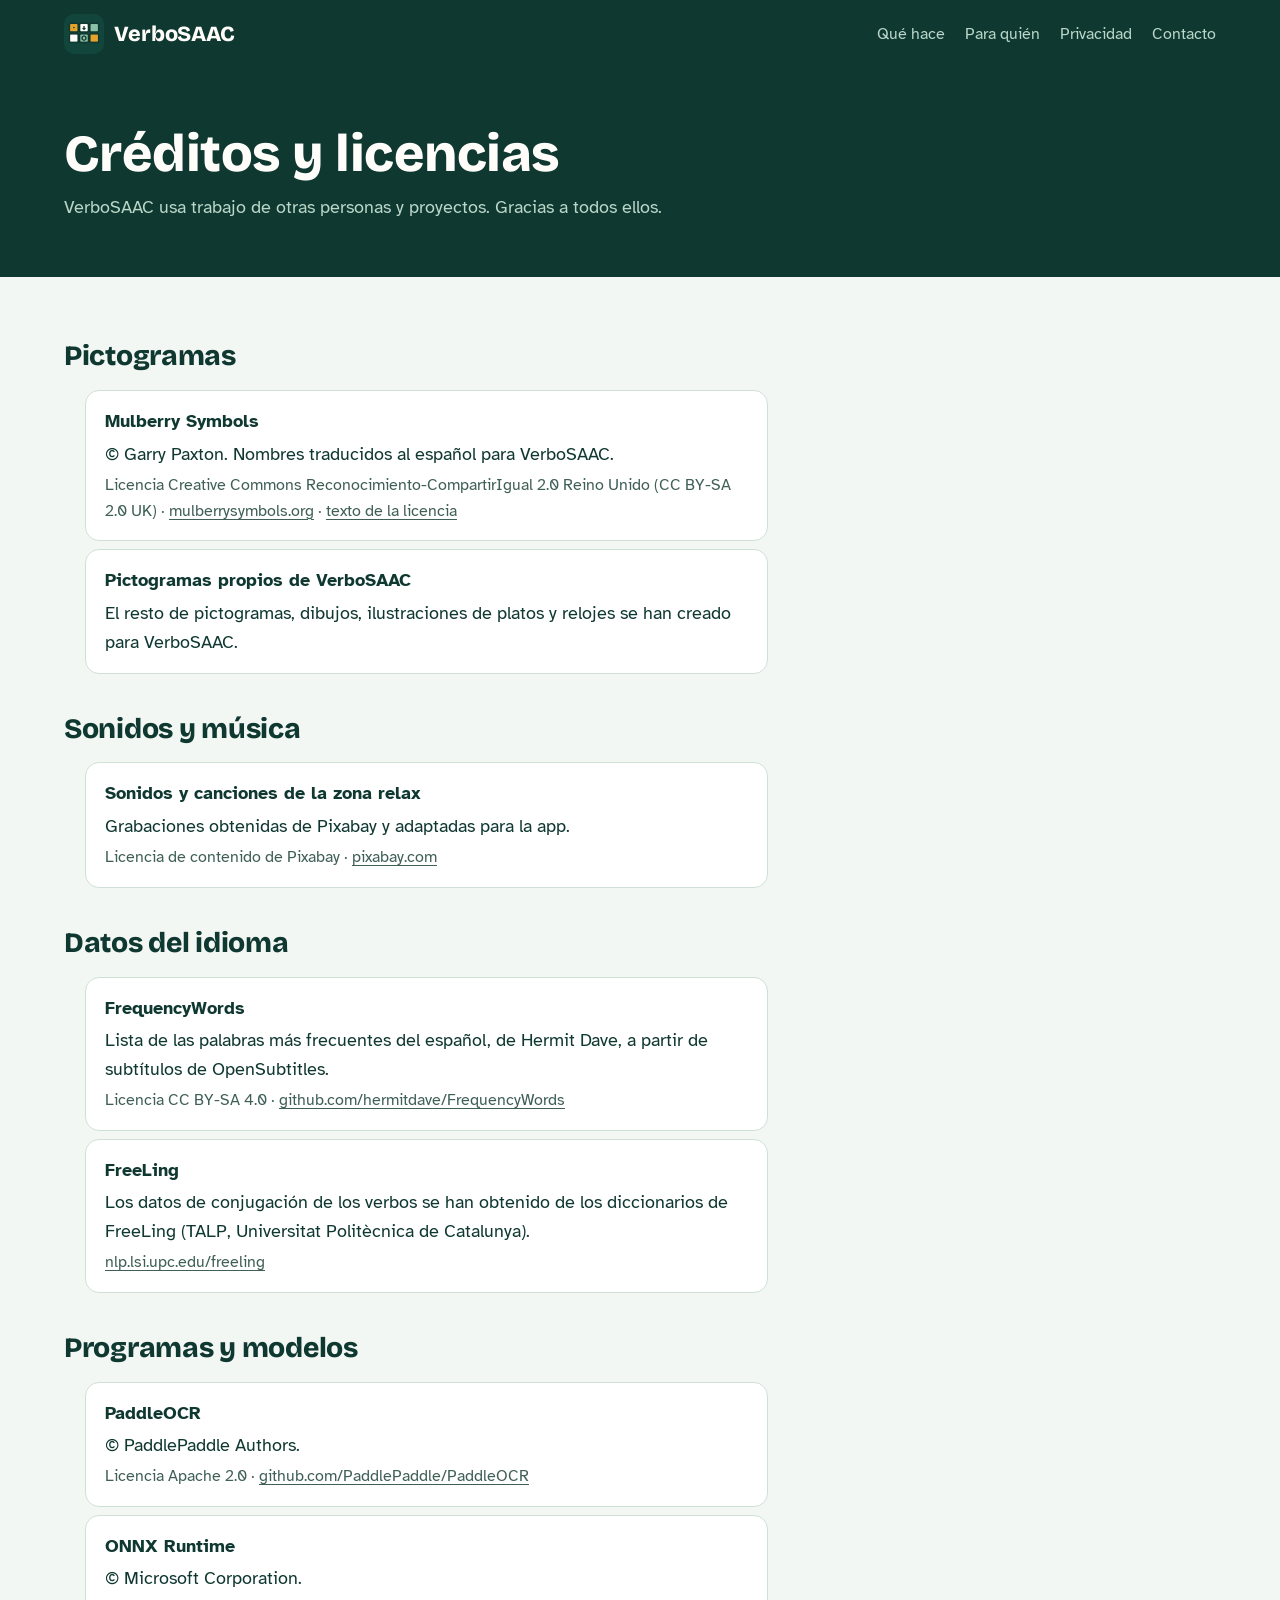
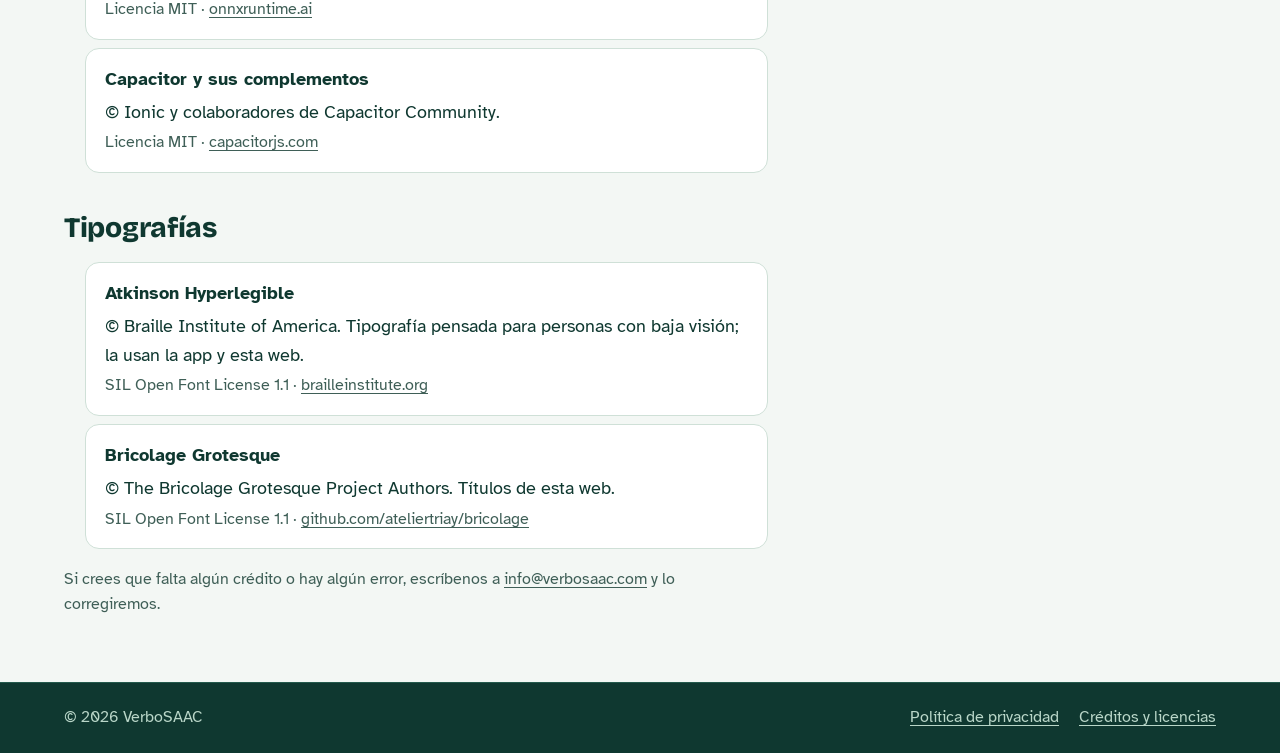
==== creditos.html @ 8deccdbc "Web de VerboSAAC (verbosaac.com) Portada, política de privacidad, créditos y licencias, página de er" ====
<!doctype html>
<html lang="es">
<head>
<meta charset="utf-8">
<meta name="viewport" content="width=device-width, initial-scale=1, viewport-fit=cover">
<title>Créditos de VerboSAAC</title>
<meta name="description" content="Créditos y licencias de los pictogramas, sonidos, tipografías y programas que usa VerboSAAC.">
<link rel="canonical" href="https://verbosaac.com/creditos.html">
<meta name="theme-color" content="#0f3830">
<link rel="icon" type="image/png" sizes="32x32" href="img/favicon-32.png">
<link rel="apple-touch-icon" href="img/apple-touch-icon.png">
<link rel="stylesheet" href="css/estilos.css">
</head>
<body>
<a class="saltar" href="#contenido">Ir al contenido</a>

<header class="cabecera">
  <div class="envoltura">
    <a class="marca" href="./" aria-label="VerboSAAC, inicio"><img src="img/icono-128.png" alt="" width="40" height="40">VerboSAAC</a>
    <nav class="menu" aria-label="Secciones">
      <a href="./#que-hace">Qué hace</a>
      <a href="./#para-quien">Para quién</a>
      <a href="privacidad.html">Privacidad</a>
      <a href="./#contacto">Contacto</a>
    </nav>
  </div>
</header>

<main id="contenido">
  <div class="titular">
    <div class="envoltura">
      <h1>Créditos y licencias</h1>
      <p>VerboSAAC usa trabajo de otras personas y proyectos. Gracias a todos ellos.</p>
    </div>
  </div>

  <div class="texto-legal">
    <div class="envoltura">
      <div class="columna">
        <h2 style="margin-top:0">Pictogramas</h2>
        <ul class="creditos">
          <li>
            <span class="que">Mulberry Symbols</span>
            <span>© Garry Paxton. Nombres traducidos al español para VerboSAAC.</span>
            <span class="lic">Licencia Creative Commons Reconocimiento-CompartirIgual 2.0 Reino Unido (CC BY-SA 2.0 UK) · <a href="https://mulberrysymbols.org" rel="noopener">mulberrysymbols.org</a> · <a href="https://creativecommons.org/licenses/by-sa/2.0/uk/" rel="noopener">texto de la licencia</a></span>
          </li>
          <li>
            <span class="que">Pictogramas propios de VerboSAAC</span>
            <span>El resto de pictogramas, dibujos, ilustraciones de platos y relojes se han creado para VerboSAAC.</span>
          </li>
        </ul>

        <h2>Sonidos y música</h2>
        <ul class="creditos">
          <li>
            <span class="que">Sonidos y canciones de la zona relax</span>
            <span>Grabaciones obtenidas de Pixabay y adaptadas para la app.</span>
            <span class="lic">Licencia de contenido de Pixabay · <a href="https://pixabay.com/service/license-summary/" rel="noopener">pixabay.com</a></span>
          </li>
        </ul>

        <h2>Datos del idioma</h2>
        <ul class="creditos">
          <li>
            <span class="que">FrequencyWords</span>
            <span>Lista de las palabras más frecuentes del español, de Hermit Dave, a partir de subtítulos de OpenSubtitles.</span>
            <span class="lic">Licencia CC BY-SA 4.0 · <a href="https://github.com/hermitdave/FrequencyWords" rel="noopener">github.com/hermitdave/FrequencyWords</a></span>
          </li>
          <li>
            <span class="que">FreeLing</span>
            <span>Los datos de conjugación de los verbos se han obtenido de los diccionarios de FreeLing (TALP, Universitat Politècnica de Catalunya).</span>
            <span class="lic"><a href="https://nlp.lsi.upc.edu/freeling/" rel="noopener">nlp.lsi.upc.edu/freeling</a></span>
          </li>
        </ul>

        <h2>Programas y modelos</h2>
        <ul class="creditos">
          <li>
            <span class="que">PaddleOCR</span>
            <span>© PaddlePaddle Authors.</span>
            <span class="lic">Licencia Apache 2.0 · <a href="https://github.com/PaddlePaddle/PaddleOCR" rel="noopener">github.com/PaddlePaddle/PaddleOCR</a></span>
          </li>
          <li>
            <span class="que">ONNX Runtime</span>
            <span>© Microsoft Corporation.</span>
            <span class="lic">Licencia MIT · <a href="https://onnxruntime.ai" rel="noopener">onnxruntime.ai</a></span>
          </li>
          <li>
            <span class="que">Capacitor y sus complementos</span>
            <span>© Ionic y colaboradores de Capacitor Community.</span>
            <span class="lic">Licencia MIT · <a href="https://capacitorjs.com" rel="noopener">capacitorjs.com</a></span>
          </li>
        </ul>

        <h2>Tipografías</h2>
        <ul class="creditos">
          <li>
            <span class="que">Atkinson Hyperlegible</span>
            <span>© Braille Institute of America. Tipografía pensada para personas con baja visión; la usan la app y esta web.</span>
            <span class="lic">SIL Open Font License 1.1 · <a href="https://www.brailleinstitute.org/freefont/" rel="noopener">brailleinstitute.org</a></span>
          </li>
          <li>
            <span class="que">Bricolage Grotesque</span>
            <span>© The Bricolage Grotesque Project Authors. Títulos de esta web.</span>
            <span class="lic">SIL Open Font License 1.1 · <a href="https://github.com/ateliertriay/bricolage" rel="noopener">github.com/ateliertriay/bricolage</a></span>
          </li>
        </ul>

        <p class="fecha">Si crees que falta algún crédito o hay algún error, escríbenos a <a href="mailto:info@verbosaac.com">info@verbosaac.com</a> y lo corregiremos.</p>
      </div>
    </div>
  </div>
</main>

<footer class="pie">
  <div class="envoltura">
    <span>© 2026 VerboSAAC</span>
    <nav aria-label="Información legal">
      <a href="privacidad.html">Política de privacidad</a>
      <a href="creditos.html" aria-current="page">Créditos y licencias</a>
    </nav>
  </div>
</footer>
</body>
</html>
---- css/estilos.css ----
/* VerboSAAC — web
   Concepto: la página como un tablero de comunicación. Una banda verde (el fondo del icono) para la portada y el pie,
   casillas de pictograma con borde de color según su tipo de palabra (clave Fitzgerald de la app) y capturas reales
   dentro de un marco de móvil. El ámbar del icono solo para lo que se pulsa y para destacar. */

@font-face { font-family: "Bricolage Grotesque"; font-weight: 700; font-style: normal; font-display: swap;
  src: url("../fonts/bricolage-700.woff2") format("woff2"); }
@font-face { font-family: "Bricolage Grotesque"; font-weight: 800; font-style: normal; font-display: swap;
  src: url("../fonts/bricolage-800.woff2") format("woff2"); }
@font-face { font-family: "Atkinson Hyperlegible"; font-weight: 400; font-style: normal; font-display: swap;
  src: url("../fonts/atkinson-400.woff2") format("woff2"); }
@font-face { font-family: "Atkinson Hyperlegible"; font-weight: 700; font-style: normal; font-display: swap;
  src: url("../fonts/atkinson-700.woff2") format("woff2"); }

:root {
  /* color: los del icono de la app */
  --banda: #0f3830;          /* verde profundo: portada y pie */
  --banda-2: #12463c;        /* verde de las superficies sobre la banda */
  --ambar: #e5a32b;          /* acento: botones y destacados */
  --salvia: #8cc0a8;         /* bordes y texto suave sobre la banda */
  --papel: #fffdf9;          /* fondo de los pictogramas */
  --fondo: #f3f7f4;          /* fondo de la página (gris verdoso muy claro) */
  --superficie: #ffffff;
  --tinta: #0f3830;
  --tinta-suave: #3f5f57;
  --borde: #cfe0d7;
  --sobre-banda: #fffdf9;
  --sobre-banda-suave: #b9d6c8;
  --sobre-ambar: #0f3830;
  --sombra: 0 1px 2px rgb(15 56 48 / .06), 0 8px 24px rgb(15 56 48 / .08);

  /* las capturas: la app en su tema oscuro (el azul) */
  --pantalla: #0B1624;       /* fondo de la app en tema oscuro */
  --marco: #060b12;          /* marco del móvil */
  --marco-borde: #2a3d57;    /* filo del marco */

  /* clave Fitzgerald (los colores de las casillas de la app) */
  --f-persona-b: #D4A814; --f-persona-f: #FBF1CC;
  --f-verbo-b: #2E9A4F;   --f-verbo-f: #DCF1E2;
  --f-adjetivo-b: #2F6FC4; --f-adjetivo-f: #DCE7F7;
  --f-cosa-b: #E07B1A;    --f-cosa-f: #FDE8D2;
  --f-social-b: #D6407F;  --f-social-f: #FBE0EC;
  --f-otro-b: #8A9097;    --f-otro-f: #FFFFFF;
  --f-categoria-b: #8B5A2B; --f-categoria-f: #F1E3D3;
  --f-urgente-b: #C62828; --f-urgente-f: #FDE3E3;
  --f-tinta: #16232B;      /* el texto sobre las casillas no cambia de color en oscuro, como en la app */

  /* tipografía */
  --letra-titulo: "Bricolage Grotesque", "Arial Rounded MT Bold", "Trebuchet MS", system-ui, sans-serif;
  --letra-texto: "Atkinson Hyperlegible", "Verdana", system-ui, -apple-system, "Segoe UI", sans-serif;
  --t-xs: .875rem; --t-s: 1rem; --t-m: 1.125rem; --t-l: 1.375rem; --t-xl: clamp(1.75rem, 1.2rem + 2.2vw, 2.5rem);
  --t-xxl: clamp(2.75rem, 1.6rem + 5.6vw, 5rem);

  --ancho: 72rem;
  --radio: 18px;
  color-scheme: light;
}
@media (prefers-color-scheme: dark) {
  :root:not([data-theme="light"]) {
    --banda: #0f3830; --banda-2: #12463c; --ambar: #e5a32b; --salvia: #8cc0a8; --papel: #fffdf9;
    --fondo: #0a2621; --superficie: #12463c; --tinta: #f1f6f2; --tinta-suave: #b4d0c3; --borde: #275c50;
    --sobre-banda: #fffdf9; --sobre-banda-suave: #b9d6c8; --sobre-ambar: #0f3830;
    --sombra: 0 1px 2px rgb(0 0 0 / .25), 0 10px 28px rgb(0 0 0 / .28);
    color-scheme: dark;
  }
}
:root[data-theme="dark"] {
  --banda: #0f3830; --banda-2: #12463c; --ambar: #e5a32b; --salvia: #8cc0a8; --papel: #fffdf9;
  --fondo: #0a2621; --superficie: #12463c; --tinta: #f1f6f2; --tinta-suave: #b4d0c3; --borde: #275c50;
  --sobre-banda: #fffdf9; --sobre-banda-suave: #b9d6c8; --sobre-ambar: #0f3830;
  --sombra: 0 1px 2px rgb(0 0 0 / .25), 0 10px 28px rgb(0 0 0 / .28);
  color-scheme: dark;
}

*, *::before, *::after { box-sizing: border-box; }
html { -webkit-text-size-adjust: 100%; scroll-behavior: smooth; }
@media (prefers-reduced-motion: reduce) { html { scroll-behavior: auto; } * { transition: none !important; } }
body {
  margin: 0; background: var(--fondo); color: var(--tinta);
  font-family: var(--letra-texto); font-size: var(--t-m); line-height: 1.6;
}
img { max-width: 100%; height: auto; display: block; }
a { color: inherit; text-underline-offset: .18em; text-decoration-thickness: .08em; }
a:hover { text-decoration-thickness: .14em; }
:focus-visible { outline: 3px solid var(--ambar); outline-offset: 3px; border-radius: 6px; }
h1, h2, h3 { font-family: var(--letra-titulo); line-height: 1.12; text-wrap: balance; margin: 0; letter-spacing: -.01em; }
h2 { font-size: var(--t-xl); font-weight: 800; }
h3 { font-size: var(--t-l); font-weight: 700; }
p { margin: 0; }

.saltar { position: absolute; left: -999px; top: 0; background: var(--ambar); color: var(--sobre-ambar); padding: .6rem 1rem; font-weight: 700; z-index: 20; }
.saltar:focus { left: max(16px, env(safe-area-inset-left, 0px)); top: calc(8px + env(safe-area-inset-top, 0px)); }

/* contenedor con el margen lateral (y el de la barra del sistema en móviles) */
.envoltura {
  width: 100%; max-width: calc(var(--ancho) + 2 * 24px); margin-inline: auto;
  padding-left: max(16px, env(safe-area-inset-left, 0px));
  padding-right: max(16px, env(safe-area-inset-right, 0px));
}
@media (min-width: 720px) {
  .envoltura { padding-left: max(24px, env(safe-area-inset-left, 0px)); padding-right: max(24px, env(safe-area-inset-right, 0px)); }
}

/* ---------- cabecera ---------- */
.cabecera { background: var(--banda); color: var(--sobre-banda); }
.cabecera .envoltura { display: flex; align-items: center; justify-content: space-between; gap: 1rem; flex-wrap: wrap; padding-block: .9rem; }
.marca { display: inline-flex; align-items: center; gap: .65rem; text-decoration: none; font-family: var(--letra-titulo); font-weight: 800; font-size: 1.35rem; letter-spacing: -.01em; }
.marca img { width: 40px; height: 40px; border-radius: 10px; }
.menu { display: flex; flex-wrap: wrap; gap: .25rem 1.25rem; font-size: var(--t-s); }
.menu a { text-decoration: none; color: var(--sobre-banda-suave); padding: .25rem 0; }
.menu a:hover, .menu a[aria-current="page"] { color: var(--sobre-banda); text-decoration: underline; }
@media (max-width: 560px) { .menu { gap: .25rem 1rem; font-size: .95rem; } }

/* ---------- portada ---------- */
.portada { background: var(--banda); color: var(--sobre-banda); }
.portada .envoltura { display: grid; grid-template-columns: minmax(0, 1.15fr) minmax(0, .85fr); gap: clamp(2rem, 5vw, 4.5rem); align-items: center; padding-block: clamp(2.5rem, 6vw, 5rem) clamp(3rem, 7vw, 5.5rem); }
.portada .texto { min-width: 0; display: grid; gap: 1.4rem; }
.antetitulo { font-size: var(--t-xs); font-weight: 700; letter-spacing: .12em; text-transform: uppercase; color: var(--salvia); }
.portada h1 { font-size: var(--t-xxl); font-weight: 800; letter-spacing: -.025em; line-height: 1; }
.portada h1 .saac { color: var(--ambar); }
.entradilla { font-size: clamp(1.15rem, 1rem + .6vw, 1.4rem); line-height: 1.5; color: var(--sobre-banda-suave); max-width: 34ch; }
.entradilla strong { color: var(--sobre-banda); font-weight: 700; }
.disponible { display: flex; flex-wrap: wrap; gap: .75rem; align-items: center; }
.etiqueta-pronto { display: inline-flex; align-items: center; gap: .5rem; background: var(--banda-2); border: 1px solid #2d6b5c; color: var(--sobre-banda); border-radius: 999px; padding: .45rem 1rem; font-size: var(--t-s); }
.etiqueta-pronto::before { content: ""; width: .55rem; height: .55rem; border-radius: 50%; background: var(--ambar); }
.boton { display: inline-flex; align-items: center; justify-content: center; gap: .5rem; min-height: 48px; padding: .65rem 1.25rem; border-radius: 14px; font-weight: 700; text-decoration: none; border: 0; cursor: pointer; font: inherit; font-weight: 700; }
.boton-ambar { background: var(--ambar); color: var(--sobre-ambar); }
.boton-ambar:hover { filter: brightness(1.06); }

/* la barra de la frase, como en la app */
.frase { display: grid; gap: .6rem; margin: 0; min-width: 0; }
.frase-barra { display: flex; align-items: stretch; gap: .6rem; background: var(--banda-2); border: 1px solid #2d6b5c; border-radius: 22px; padding: .7rem; width: fit-content; max-width: 100%; }
.frase-altavoz { display: grid; place-items: center; width: 3.2rem; border-right: 1px solid #2d6b5c; padding-right: .6rem; color: var(--ambar); }
.frase-altavoz svg { width: 2rem; height: 2rem; }
.frase-nota { font-size: var(--t-s); color: var(--sobre-banda-suave); max-width: 40ch; }

.casilla { --c-b: var(--f-otro-b); --c-f: var(--f-otro-f);
  display: grid; justify-items: center; gap: .15rem; width: 5.6rem; padding: .4rem .35rem .35rem; border-radius: 14px;
  background: var(--c-f); border: 3px solid var(--c-b); color: var(--f-tinta); font-weight: 700; font-size: .95rem; line-height: 1.1; text-align: center; }
.casilla img { width: 4.2rem; height: 4.2rem; object-fit: contain; }
@media (max-width: 420px) { .casilla { width: 4.6rem; font-size: .85rem; } .casilla img { width: 3.4rem; height: 3.4rem; } .frase-altavoz { width: 2.4rem; } .frase-altavoz svg { width: 1.6rem; } }
.t-persona { --c-b: var(--f-persona-b); --c-f: var(--f-persona-f); }
.t-verbo { --c-b: var(--f-verbo-b); --c-f: var(--f-verbo-f); }
.t-adjetivo { --c-b: var(--f-adjetivo-b); --c-f: var(--f-adjetivo-f); }
.t-cosa { --c-b: var(--f-cosa-b); --c-f: var(--f-cosa-f); }
.t-social { --c-b: var(--f-social-b); --c-f: var(--f-social-f); }
.t-otro { --c-b: var(--f-otro-b); --c-f: var(--f-otro-f); }
.t-categoria { --c-b: var(--f-categoria-b); --c-f: var(--f-categoria-f); }
.t-urgente { --c-b: var(--f-urgente-b); --c-f: var(--f-urgente-f); }

/* marco de móvil para las capturas */
.movil { position: relative; width: 100%; max-width: 300px; margin-inline: auto; border-radius: 38px; padding: 10px; background: var(--marco); box-shadow: 0 0 0 1px var(--marco-borde), 0 24px 48px rgb(0 0 0 / .28); }
.movil img { width: 100%; aspect-ratio: 600 / 1252; object-fit: cover; object-position: top; border-radius: 29px; background: var(--pantalla); }
.portada .movil { max-width: 320px; transform: rotate(2deg); }
@media (max-width: 760px) {
  .portada .envoltura { grid-template-columns: minmax(0, 1fr); }
  .portada .movil { max-width: 270px; transform: none; }
}

/* ---------- secciones ---------- */
.seccion { padding-block: clamp(3.5rem, 8vw, 6rem); }
.seccion + .seccion { padding-top: 0; }
.cabeza { display: grid; gap: .75rem; max-width: 46rem; margin-bottom: clamp(2rem, 4vw, 3rem); }
.cabeza p { color: var(--tinta-suave); }

.tres { display: grid; grid-template-columns: repeat(3, minmax(0, 1fr)); gap: clamp(1.5rem, 3vw, 2.5rem); }
@media (max-width: 900px) { .tres { grid-template-columns: minmax(0, 1fr); max-width: 34rem; } }
.modo { display: grid; grid-template-rows: auto auto 1fr; gap: 1.1rem; min-width: 0; align-content: start; }
/* un trozo de la pantalla de la app, sin marco de móvil */
.ventana { border-radius: 20px; overflow: hidden; background: var(--pantalla); box-shadow: 0 0 0 1px var(--marco-borde), var(--sombra); }
.ventana img { display: block; width: 100%; height: auto; aspect-ratio: 720 / 587; }
.modo h3 { display: flex; align-items: center; gap: .6rem; }
.modo p { color: var(--tinta-suave); }
.modo .ejemplo { margin-top: .25rem; font-size: var(--t-s); color: var(--tinta); background: var(--superficie); border: 1px solid var(--borde); border-radius: 12px; padding: .6rem .8rem; }
.modo .ejemplo s { text-decoration: none; color: var(--tinta-suave); }

/* del texto a los pictogramas */
.conversion { display: grid; grid-template-columns: minmax(0, .8fr) auto minmax(0, 1.6fr); gap: clamp(1rem, 3vw, 2rem); align-items: center; }
.nota { background: var(--superficie); border: 1px solid var(--borde); border-radius: var(--radio); padding: 1.5rem 1.6rem; box-shadow: var(--sombra); min-width: 0; }
.nota .antetitulo { color: var(--tinta-suave); }
.nota blockquote { margin: .6rem 0 0; font-size: clamp(1.2rem, 1rem + .8vw, 1.5rem); line-height: 1.45; font-weight: 700; }
.flecha { color: var(--ambar); display: grid; place-items: center; }
.flecha svg { width: 3rem; height: 3rem; }
.lamina { background: var(--pantalla); border-radius: var(--radio); padding: clamp(.75rem, 2vw, 1.25rem); box-shadow: 0 0 0 1px var(--marco-borde), var(--sombra); min-width: 0; }
.lamina img { border-radius: 10px; }
.pie-foto { margin-top: .9rem; font-size: var(--t-s); color: var(--tinta-suave); }
@media (max-width: 820px) { .conversion { grid-template-columns: minmax(0, 1fr); } .flecha svg { transform: rotate(90deg); } }

/* y además */
.cuatro { display: grid; grid-template-columns: repeat(4, minmax(0, 1fr)); gap: clamp(1.25rem, 2.5vw, 2rem); }
@media (max-width: 1000px) { .cuatro { grid-template-columns: repeat(2, minmax(0, 1fr)); } }
@media (max-width: 520px) { .cuatro { grid-template-columns: minmax(0, 1fr); } }
.extra { display: grid; gap: .9rem; align-content: start; min-width: 0; }
.extra .movil { max-width: 220px; margin-inline: 0; border-radius: 30px; padding: 8px; }
.extra .movil img { border-radius: 23px; }
.extra p { color: var(--tinta-suave); font-size: var(--t-s); }
@media (max-width: 520px) { .extra { grid-template-columns: minmax(0, 120px) minmax(0, 1fr); column-gap: 1rem; align-items: start; } .extra .movil { grid-row: span 2; border-radius: 20px; padding: 5px; } .extra .movil img { border-radius: 16px; } }

.datos { list-style: none; margin: clamp(2.5rem, 5vw, 3.5rem) 0 0; padding: 1.2rem 0 0; border-top: 1px solid var(--borde); display: flex; flex-wrap: wrap; gap: .75rem 2rem; font-weight: 700; }
.datos li { display: inline-flex; align-items: center; gap: .55rem; }
.datos li::before { content: ""; width: .7rem; height: .7rem; border-radius: 3px; background: var(--ambar); flex: none; }

/* clave de colores */
.clave { display: grid; grid-template-columns: repeat(4, minmax(0, 1fr)); gap: .9rem; }
@media (max-width: 860px) { .clave { grid-template-columns: repeat(2, minmax(0, 1fr)); } }
.clave li { list-style: none; display: grid; grid-template-columns: 3.5rem minmax(0, 1fr); grid-template-rows: auto auto; column-gap: .8rem; row-gap: .1rem; align-content: center; align-items: center; padding: .7rem .9rem; border-radius: 14px; background: var(--c-f); border: 3px solid var(--c-b); color: var(--f-tinta); min-width: 0; }
.clave img { grid-row: 1 / span 2; width: 3.5rem; height: 3.5rem; object-fit: contain; }
.clave b { align-self: end; }
.clave span { align-self: start; }
@media (max-width: 520px) { .clave { grid-template-columns: minmax(0, 1fr); gap: .6rem; } .clave li { grid-template-columns: 2.9rem minmax(0, 1fr); padding: .55rem .8rem; } .clave img { width: 2.9rem; height: 2.9rem; } }
.clave { padding: 0; margin: 0; }
.clave b { font-size: var(--t-m); }
.clave span { font-size: var(--t-s); }

/* para quién */
.quien { display: grid; grid-template-columns: repeat(4, minmax(0, 1fr)); gap: 1.25rem; padding: 0; margin: 0; }
@media (max-width: 980px) { .quien { grid-template-columns: repeat(2, minmax(0, 1fr)); } }
@media (max-width: 520px) { .quien { grid-template-columns: minmax(0, 1fr); } }
.quien li { list-style: none; display: grid; gap: .5rem; align-content: start; background: var(--superficie); border: 1px solid var(--borde); border-radius: var(--radio); padding: 1.3rem 1.3rem 1.4rem; min-width: 0; }
.quien img { width: 4.5rem; height: 4.5rem; object-fit: contain; background: var(--papel); border-radius: 12px; padding: .25rem; border: 1px solid var(--borde); }
.quien p { color: var(--tinta-suave); font-size: var(--t-s); }

/* privacidad (resumen) */
.privado { display: grid; grid-template-columns: auto minmax(0, 1fr); gap: clamp(1.25rem, 3vw, 2.5rem); align-items: center; background: var(--superficie); border: 1px solid var(--borde); border-radius: 24px; padding: clamp(1.5rem, 4vw, 2.5rem); }
.privado img { width: clamp(5rem, 10vw, 7.5rem); height: auto; background: var(--papel); border-radius: 16px; padding: .4rem; }
.privado .texto { display: grid; gap: .8rem; min-width: 0; }
.privado p { color: var(--tinta-suave); max-width: 60ch; }
@media (max-width: 560px) { .privado { grid-template-columns: minmax(0, 1fr); } }

/* contacto */
.contacto { background: var(--banda); color: var(--sobre-banda); }
.contacto .envoltura { display: grid; gap: 1.2rem; justify-items: start; padding-block: clamp(3.5rem, 8vw, 5.5rem); }
.contacto h2 { color: var(--sobre-banda); }
.contacto p { color: var(--sobre-banda-suave); max-width: 52ch; }
.correo { display: flex; flex-wrap: wrap; align-items: center; gap: .75rem; }
.correo a { font-family: var(--letra-titulo); font-weight: 700; font-size: clamp(1.4rem, 1rem + 2vw, 2.1rem); color: var(--sobre-banda); text-decoration-color: var(--ambar); overflow-wrap: anywhere; }
.boton-copiar { background: transparent; color: var(--sobre-banda); border: 1px solid #2d6b5c; min-height: 44px; border-radius: 12px; padding: .5rem .9rem; font: inherit; font-size: var(--t-s); cursor: pointer; }
.boton-copiar:hover { border-color: var(--salvia); }

/* pie */
.pie { background: var(--banda); color: var(--sobre-banda-suave); border-top: 1px solid #23594c; font-size: var(--t-s); }
.pie .envoltura { display: flex; flex-wrap: wrap; gap: .5rem 1.5rem; justify-content: space-between; align-items: center; padding-block: 1.4rem; }
.pie nav { display: flex; flex-wrap: wrap; gap: .4rem 1.25rem; }
.pie a { color: var(--sobre-banda-suave); }
.pie a:hover { color: var(--sobre-banda); }

/* ---------- páginas de texto (privacidad, créditos) ---------- */
.titular { background: var(--banda); color: var(--sobre-banda); }
.titular .envoltura { display: grid; gap: .6rem; padding-block: clamp(2.25rem, 5vw, 3.5rem); }
.titular h1 { font-size: clamp(2.1rem, 1.4rem + 3vw, 3.25rem); font-weight: 800; }
.titular p { color: var(--sobre-banda-suave); max-width: 60ch; }
.texto-legal { padding-block: clamp(2.5rem, 6vw, 4rem); }
.texto-legal .columna { max-width: 44rem; display: grid; gap: 1.1rem; }
.texto-legal h2 { font-size: clamp(1.4rem, 1.15rem + 1vw, 1.75rem); margin-top: 1.4rem; }
.texto-legal h3 { font-size: var(--t-m); margin-top: .4rem; }
.texto-legal ul { margin: 0; padding-left: 1.3rem; display: grid; gap: .5rem; }
.texto-legal .resumen { background: var(--superficie); border: 1px solid var(--borde); border-radius: var(--radio); padding: 1.2rem 1.4rem; display: grid; gap: .6rem; }
.texto-legal .resumen ul { list-style: none; padding: 0; }
.texto-legal .resumen li { padding-left: 1.4rem; position: relative; }
.texto-legal .resumen li::before { content: ""; position: absolute; left: 0; top: .55em; width: .65rem; height: .65rem; border-radius: 3px; background: var(--ambar); }
.texto-legal .fecha { color: var(--tinta-suave); font-size: var(--t-s); }
.creditos { display: grid; gap: 1rem; padding: 0; margin: 0; }
.creditos li { list-style: none; background: var(--superficie); border: 1px solid var(--borde); border-radius: 14px; padding: 1rem 1.2rem; display: grid; gap: .25rem; min-width: 0; }
.creditos .que { font-weight: 700; }
.creditos .lic { font-size: var(--t-s); color: var(--tinta-suave); overflow-wrap: anywhere; }
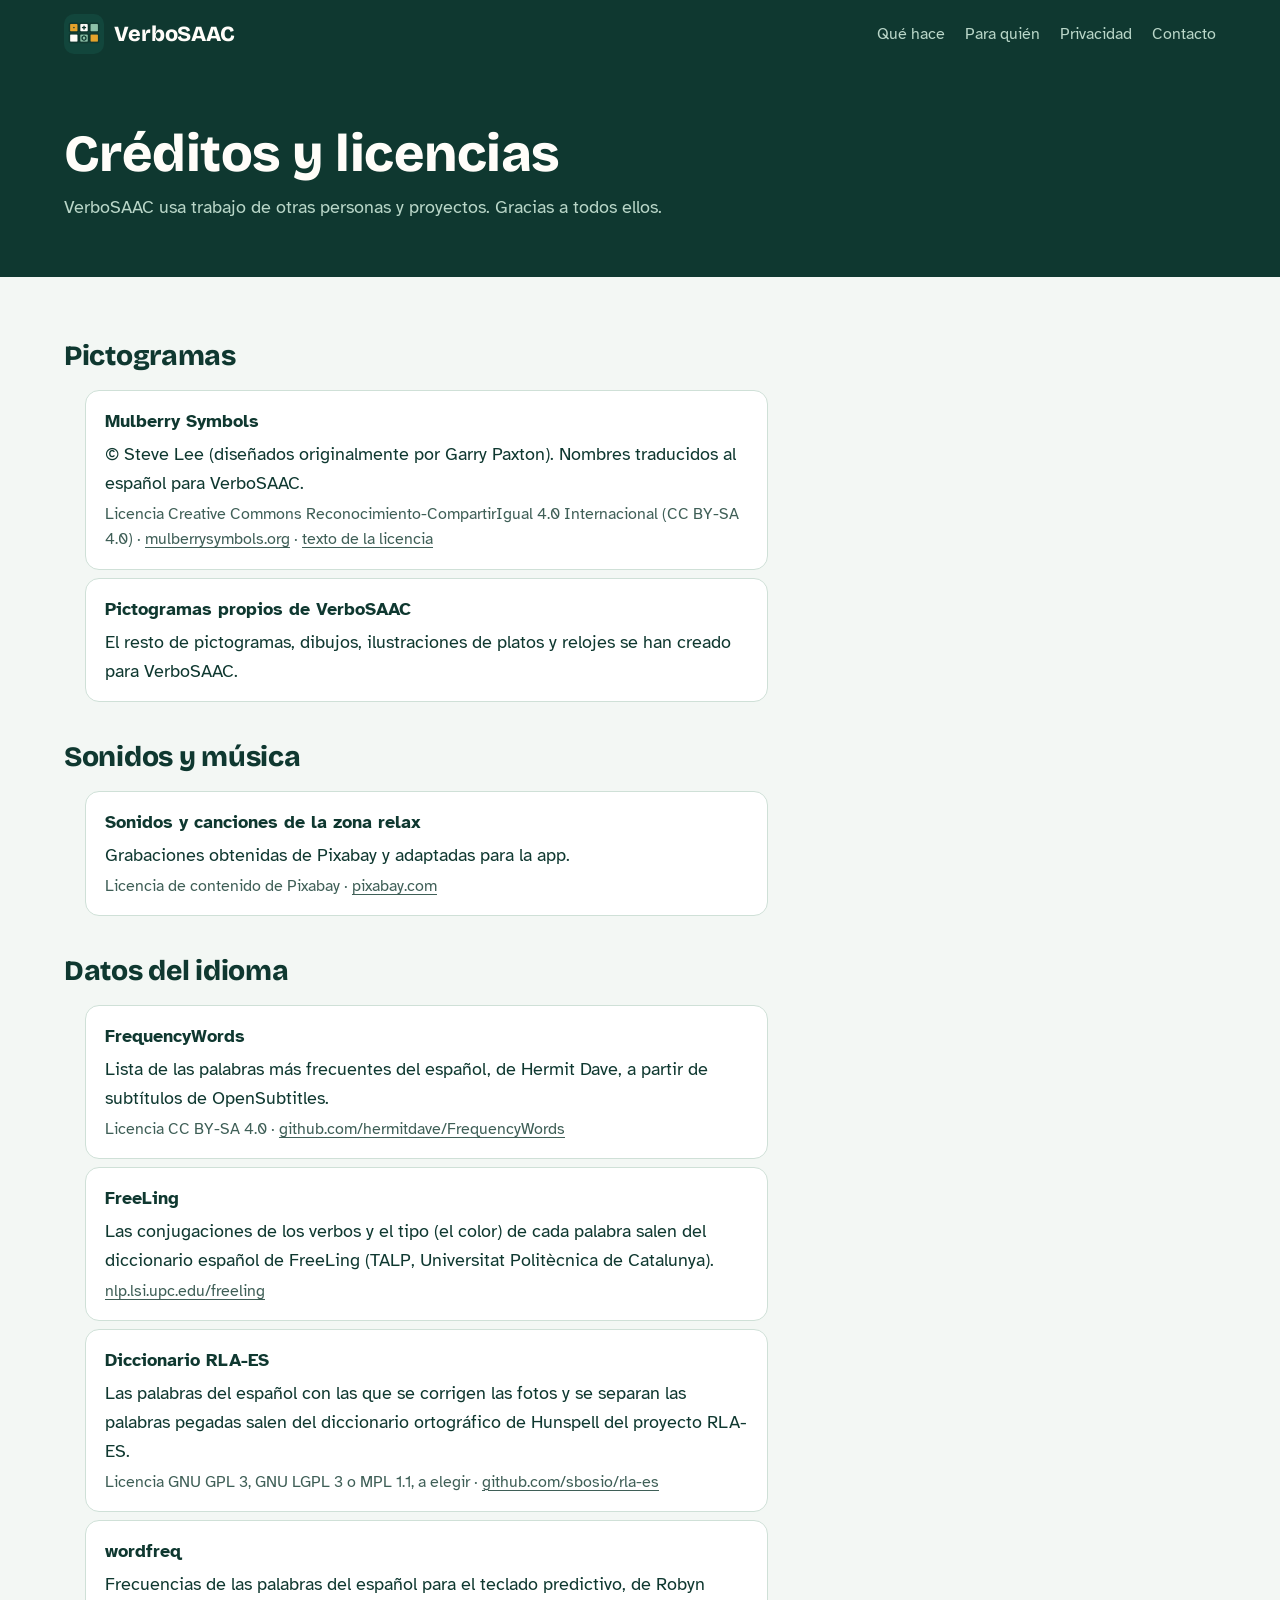
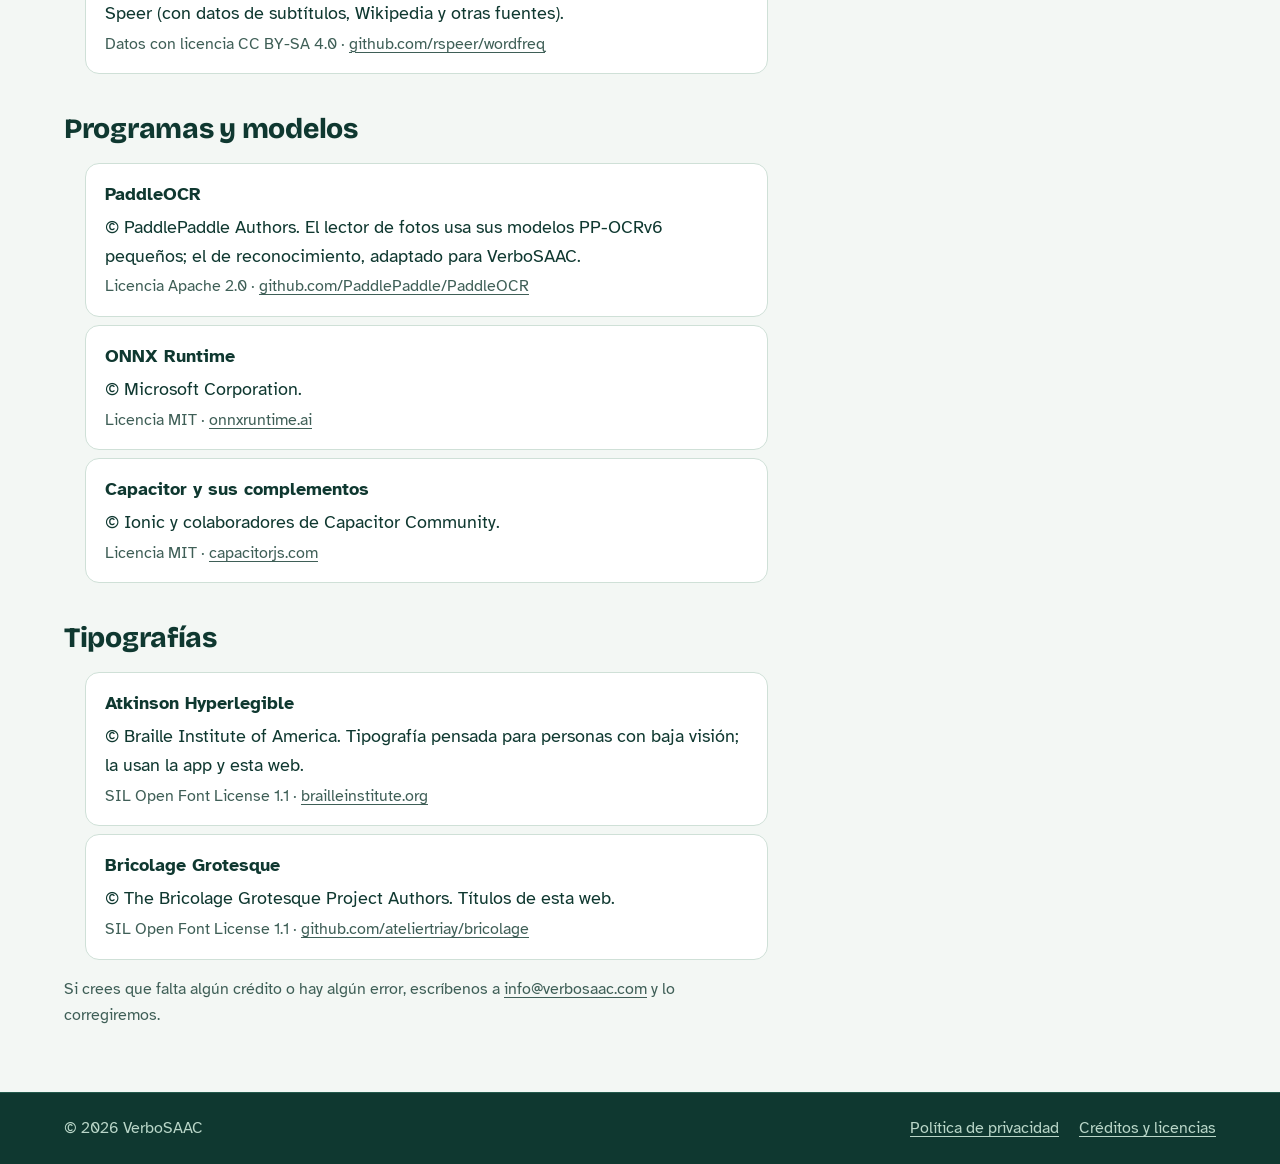
==== commit 9fbe066c: "Créditos al día y el «+» del icono centrado - Créditos: Mulberry Symbols es de Steve Lee con licenci" ====
--- a/creditos.html
+++ b/creditos.html
@@ -41,8 +41,8 @@
         <ul class="creditos">
           <li>
             <span class="que">Mulberry Symbols</span>
-            <span>© Garry Paxton. Nombres traducidos al español para VerboSAAC.</span>
-            <span class="lic">Licencia Creative Commons Reconocimiento-CompartirIgual 2.0 Reino Unido (CC BY-SA 2.0 UK) · <a href="https://mulberrysymbols.org" rel="noopener">mulberrysymbols.org</a> · <a href="https://creativecommons.org/licenses/by-sa/2.0/uk/" rel="noopener">texto de la licencia</a></span>
+            <span>© Steve Lee (diseñados originalmente por Garry Paxton). Nombres traducidos al español para VerboSAAC.</span>
+            <span class="lic">Licencia Creative Commons Reconocimiento-CompartirIgual 4.0 Internacional (CC BY-SA 4.0) · <a href="https://mulberrysymbols.org" rel="noopener">mulberrysymbols.org</a> · <a href="https://creativecommons.org/licenses/by-sa/4.0/deed.es" rel="noopener">texto de la licencia</a></span>
           </li>
           <li>
             <span class="que">Pictogramas propios de VerboSAAC</span>
@@ -68,8 +68,18 @@
           </li>
           <li>
             <span class="que">FreeLing</span>
-            <span>Los datos de conjugación de los verbos se han obtenido de los diccionarios de FreeLing (TALP, Universitat Politècnica de Catalunya).</span>
+            <span>Las conjugaciones de los verbos y el tipo (el color) de cada palabra salen del diccionario español de FreeLing (TALP, Universitat Politècnica de Catalunya).</span>
             <span class="lic"><a href="https://nlp.lsi.upc.edu/freeling/" rel="noopener">nlp.lsi.upc.edu/freeling</a></span>
+          </li>
+          <li>
+            <span class="que">Diccionario RLA-ES</span>
+            <span>Las palabras del español con las que se corrigen las fotos y se separan las palabras pegadas salen del diccionario ortográfico de Hunspell del proyecto RLA-ES.</span>
+            <span class="lic">Licencia GNU GPL 3, GNU LGPL 3 o MPL 1.1, a elegir · <a href="https://github.com/sbosio/rla-es" rel="noopener">github.com/sbosio/rla-es</a></span>
+          </li>
+          <li>
+            <span class="que">wordfreq</span>
+            <span>Frecuencias de las palabras del español para el teclado predictivo, de Robyn Speer (con datos de subtítulos, Wikipedia y otras fuentes).</span>
+            <span class="lic">Datos con licencia CC BY-SA 4.0 · <a href="https://github.com/rspeer/wordfreq" rel="noopener">github.com/rspeer/wordfreq</a></span>
           </li>
         </ul>
 
@@ -77,7 +87,7 @@
         <ul class="creditos">
           <li>
             <span class="que">PaddleOCR</span>
-            <span>© PaddlePaddle Authors.</span>
+            <span>© PaddlePaddle Authors. El lector de fotos usa sus modelos PP-OCRv6 pequeños; el de reconocimiento, adaptado para VerboSAAC.</span>
             <span class="lic">Licencia Apache 2.0 · <a href="https://github.com/PaddlePaddle/PaddleOCR" rel="noopener">github.com/PaddlePaddle/PaddleOCR</a></span>
           </li>
           <li>
